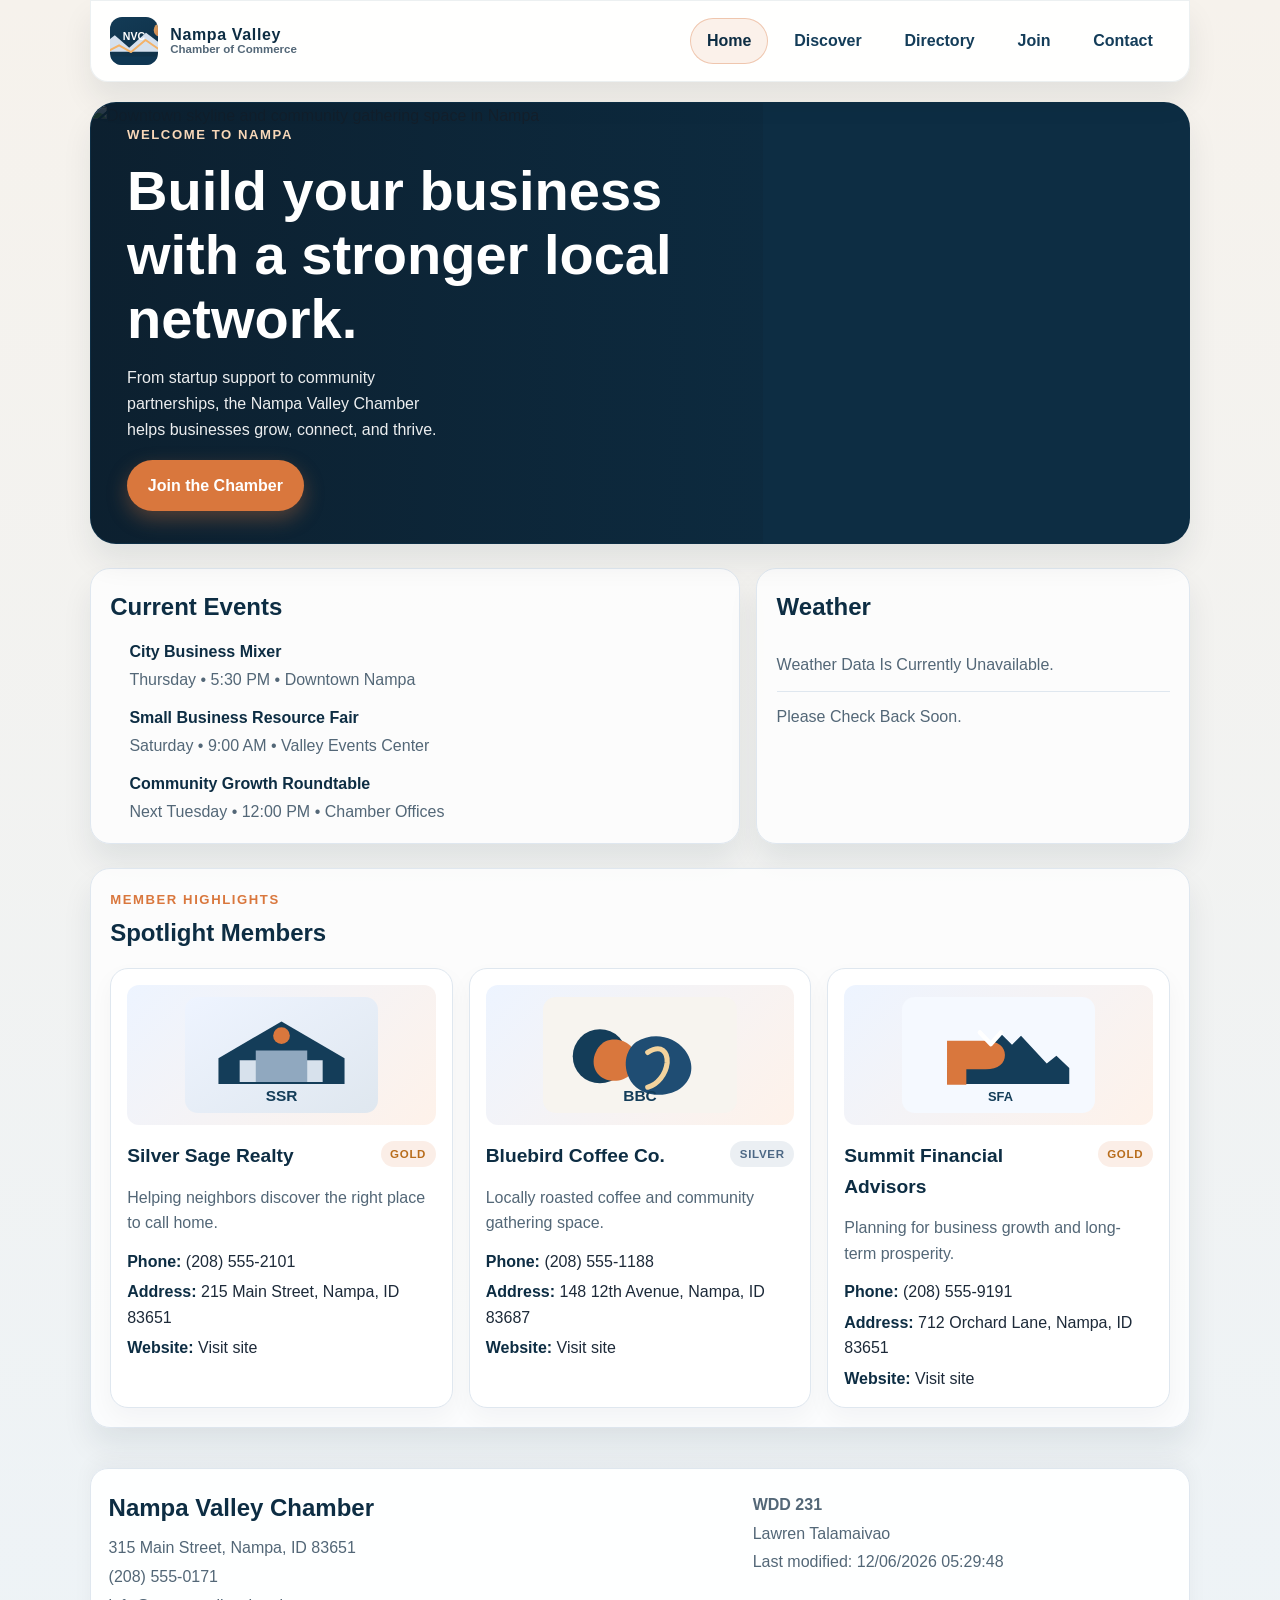
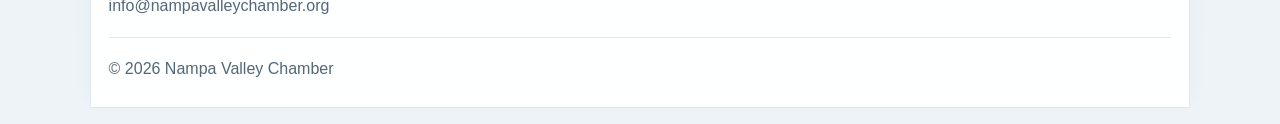
==== chamber/index.html @ 9ccfbae8 "Add chamber home page with weather and spotlight functionality." ====
<!DOCTYPE html>
<html lang="en">
  <head>
    <meta charset="UTF-8">
    <meta name="viewport" content="width=device-width, initial-scale=1.0">
    <meta
      name="description"
      content="Discover the Nampa Valley Chamber of Commerce and connect with local businesses, events, and members."
    >
    <meta name="author" content="Lawren Talamaivao">
    <meta property="og:title" content="Nampa Valley Chamber | Home">
    <meta
      property="og:description"
      content="Explore the Nampa Valley Chamber home page for events, local weather, and member spotlights."
    >
    <meta property="og:type" content="website">
    <meta
      property="og:image"
      content="https://lawrencode.github.io/wdd231/chamber/images/social-preview.svg"
    >
    <meta property="og:url" content="https://lawrencode.github.io/wdd231/chamber/index.html">
    <title>Nampa Valley Chamber | Home</title>
    <link rel="icon" type="image/svg+xml" href="images/favicon.svg">
    <link rel="preconnect" href="https://fonts.googleapis.com">
    <link rel="preconnect" href="https://fonts.gstatic.com" crossorigin>
    <link href="https://fonts.googleapis.com/css2?family=Open+Sans:wght@400;600;700;800&family=Playfair+Display:wght@600;700;800&display=swap" rel="stylesheet">
    <link rel="stylesheet" href="styles/normalize.css">
    <link rel="stylesheet" href="styles/small.css">
    <link rel="stylesheet" href="styles/large.css">
    <script src="scripts/home.js" defer></script>
  </head>
  <body>
    <header class="site-header">
      <div class="brand">
        <img src="images/favicon.svg" alt="Nampa Valley Chamber logo" class="brand-logo">
        <div class="brand-text">
          <span class="brand-name">Nampa Valley</span>
          <small class="brand-subtitle">Chamber of Commerce</small>
        </div>
      </div>

      <button
        class="nav-toggle"
        type="button"
        aria-expanded="false"
        aria-controls="primary-nav"
        aria-label="Toggle navigation"
      >
        <span></span>
        <span></span>
        <span></span>
      </button>

      <nav id="primary-nav" class="main-nav" aria-label="Main navigation">
        <a href="index.html" class="active">Home</a>
        <a href="#">Discover</a>
        <a href="directory.html">Directory</a>
        <a href="#">Join</a>
        <a href="#">Contact</a>
      </nav>
    </header>

    <main class="home-page">
      <section class="hero-section" aria-labelledby="hero-heading">
        <img
          class="hero-image"
          src="https://images.unsplash.com/photo-1517048676732-d65bc937f952?auto=format&fit=crop&w=1200&q=80"
          alt="Downtown skyline and community gathering space in Nampa"
        >
        <div class="hero-content">
          <p class="eyebrow">Welcome to Nampa</p>
          <h1 id="hero-heading">Build your business with a stronger local network.</h1>
          <p>
            From startup support to community partnerships, the Nampa Valley Chamber helps
            businesses grow, connect, and thrive.
          </p>
          <a class="cta-button" href="#">Join the Chamber</a>
        </div>
      </section>

      <section class="info-grid">
        <article class="panel current-events" aria-labelledby="events-heading">
          <h2 id="events-heading">Current Events</h2>
          <ul>
            <li>
              <strong>City Business Mixer</strong>
              <span>Thursday • 5:30 PM • Downtown Nampa</span>
            </li>
            <li>
              <strong>Small Business Resource Fair</strong>
              <span>Saturday • 9:00 AM • Valley Events Center</span>
            </li>
            <li>
              <strong>Community Growth Roundtable</strong>
              <span>Next Tuesday • 12:00 PM • Chamber Offices</span>
            </li>
          </ul>
        </article>

        <aside class="panel weather-panel" aria-live="polite">
          <h2>Weather</h2>
          <div id="weather-summary" class="weather-summary">
            <p>Loading weather...</p>
          </div>
          <div id="forecast" class="forecast" aria-label="Three day forecast"></div>
        </aside>
      </section>

      <section class="panel spotlight-panel" aria-labelledby="spotlights-heading">
        <div class="section-header">
          <p class="eyebrow">Member Highlights</p>
          <h2 id="spotlights-heading">Spotlight Members</h2>
        </div>
        <div id="spotlights" class="spotlight-grid"></div>
      </section>
    </main>

    <footer class="site-footer">
      <div class="footer-contact">
        <div>
          <h2>Nampa Valley Chamber</h2>
          <p>315 Main Street, Nampa, ID 83651</p>
          <p><a href="tel:2085550171">(208) 555-0171</a></p>
          <p><a href="mailto:info@nampavalleychamber.org">info@nampavalleychamber.org</a></p>
        </div>

        <div>
          <p><strong>WDD 231</strong></p>
          <p>Lawren Talamaivao</p>
          <p id="lastModified" class="last-modified">Last modified: --</p>
        </div>
      </div>

      <div class="footer-meta">
        <p>© <span id="currentYear"></span> Nampa Valley Chamber</p>
      </div>
    </footer>
  </body>
</html>
---- chamber/styles/small.css ----
:root {
  --bg: #f7f1ea;
  --surface: #ffffff;
  --surface-alt: #edf2f8;
  --primary: #143d59;
  --primary-dark: #0d2d43;
  --accent: #d9773d;
  --accent-soft: rgba(217, 119, 61, 0.12);
  --text: #1d2a39;
  --muted: #536777;
  --border: #dfe7ef;
  --shadow: 0 18px 30px rgba(19, 35, 50, 0.08);
  --success: #2b7a63;
  --warning: #b86d1c;
}

* {
  box-sizing: border-box;
}

html {
  font-size: 16px;
  scroll-behavior: smooth;
}

body {
  margin: 0;
  font-family: "Segoe UI", Tahoma, Geneva, Verdana, sans-serif;
  background: linear-gradient(180deg, #f6f2ec 0%, #edf3f7 100%);
  color: var(--text);
  line-height: 1.6;
}

img {
  display: block;
  max-width: 100%;
}

figure {
  margin: 0;
}

a {
  color: inherit;
  text-decoration: none;
}

button {
  font: inherit;
}

.site-header,
main,
.site-footer {
  width: min(1100px, calc(100% - 1.5rem));
  margin: 0 auto;
}

.site-header {
  position: sticky;
  top: 0;
  z-index: 20;
  display: flex;
  align-items: center;
  justify-content: space-between;
  gap: 1rem;
  margin-top: 0.75rem;
  padding: 0.85rem 1rem;
  background: rgba(255, 255, 255, 0.94);
  border: 1px solid rgba(20, 61, 89, 0.08);
  border-radius: 18px;
  box-shadow: var(--shadow);
}

.brand {
  display: flex;
  align-items: center;
  gap: 0.75rem;
  min-width: 0;
}

.brand-logo {
  width: 48px;
  height: 48px;
  border-radius: 12px;
  object-fit: cover;
  background: rgba(20, 61, 89, 0.08);
}

.brand-text {
  display: flex;
  flex-direction: column;
  line-height: 1.1;
}

.brand-name {
  font-size: 1rem;
  font-weight: 800;
  letter-spacing: 0.04em;
  color: var(--primary-dark);
}

.brand-subtitle {
  color: var(--muted);
  font-size: 0.72rem;
  font-weight: 600;
}

.nav-toggle {
  display: inline-flex;
  flex-direction: column;
  justify-content: center;
  gap: 0.28rem;
  width: 2.9rem;
  height: 2.6rem;
  border: 1px solid var(--border);
  border-radius: 10px;
  background: var(--surface-alt);
  cursor: pointer;
}

.nav-toggle span {
  display: block;
  width: 1.5rem;
  height: 2px;
  margin: 0 auto;
  background: var(--primary-dark);
  border-radius: 999px;
}

.main-nav {
  position: absolute;
  left: 0.75rem;
  right: 0.75rem;
  top: calc(100% + 0.45rem);
  display: none;
  flex-direction: column;
  gap: 0.4rem;
  padding: 0.9rem;
  background: rgba(255, 255, 255, 0.98);
  border: 1px solid var(--border);
  border-radius: 16px;
  box-shadow: var(--shadow);
}

.main-nav.open {
  display: flex;
}

.main-nav a {
  padding: 0.7rem 0.9rem;
  border-radius: 10px;
  color: var(--primary);
  font-weight: 700;
  transition: background-color 0.2s ease;
}

.main-nav a:hover,
.main-nav a:focus-visible,
.main-nav a.active {
  background: var(--accent-soft);
  color: var(--primary-dark);
}

main {
  padding: 1.25rem 0 2.5rem;
}

.page-intro {
  display: flex;
  flex-direction: column;
  gap: 1rem;
  align-items: flex-start;
  justify-content: space-between;
  margin-bottom: 1.25rem;
}

.eyebrow {
  margin-bottom: 0.35rem;
  color: var(--accent);
  font-size: 0.82rem;
  font-weight: 800;
  letter-spacing: 0.12em;
  text-transform: uppercase;
}

h1 {
  margin-bottom: 0;
  font-size: clamp(2.1rem, 4vw, 3rem);
  line-height: 1.15;
  color: var(--primary-dark);
}

.view-controls {
  display: inline-flex;
  gap: 0.55rem;
  flex-wrap: wrap;
}

.view-btn {
  border: 1px solid var(--border);
  background: var(--surface);
  color: var(--primary);
  border-radius: 999px;
  padding: 0.6rem 0.95rem;
  font-weight: 700;
  cursor: pointer;
  transition: all 0.2s ease;
}

.view-btn.active,
.view-btn:hover,
.view-btn:focus-visible {
  background: var(--primary);
  border-color: var(--primary);
  color: #fff;
}

.directory-panel {
  background: rgba(255, 255, 255, 0.7);
  border: 1px solid var(--border);
  border-radius: 22px;
  padding: 1rem;
  box-shadow: var(--shadow);
}

.member-grid,
.member-list {
  display: grid;
  gap: 1rem;
}

.member-card {
  display: flex;
  flex-direction: column;
  gap: 1rem;
  padding: 1rem;
  border: 1px solid var(--border);
  border-radius: 18px;
  background: var(--surface);
  box-shadow: 0 8px 20px rgba(19, 35, 50, 0.04);
  transition: transform 0.2s ease, box-shadow 0.2s ease;
}

.member-card:hover {
  transform: translateY(-2px);
  box-shadow: 0 18px 30px rgba(19, 35, 50, 0.08);
}

.member-logo {
  width: 100%;
  height: 180px;
  object-fit: cover;
  border-radius: 12px;
  background: linear-gradient(135deg, #edf4ff, #fef2ea);
}

.member-body {
  display: flex;
  flex-direction: column;
  gap: 0.85rem;
}

.member-header {
  display: flex;
  align-items: flex-start;
  justify-content: space-between;
  gap: 0.75rem;
}

.member-header h2 {
  margin: 0;
  font-size: 1.25rem;
  color: var(--primary-dark);
}

.membership-badge {
  display: inline-flex;
  align-items: center;
  justify-content: center;
  border-radius: 999px;
  padding: 0.25rem 0.6rem;
  font-size: 0.72rem;
  font-weight: 800;
  text-transform: uppercase;
  letter-spacing: 0.06em;
}

.membership-badge.level-1 {
  background: rgba(111, 126, 242, 0.12);
  color: #4257d8;
}

.membership-badge.level-2 {
  background: rgba(88, 120, 153, 0.12);
  color: #4d6885;
}

.membership-badge.level-3 {
  background: rgba(217, 119, 61, 0.12);
  color: var(--warning);
}

.member-tagline {
  margin: 0;
  color: var(--muted);
  font-size: 0.96rem;
}

.member-info {
  list-style: none;
  margin: 0;
  padding: 0;
  display: grid;
  gap: 0.25rem;
  color: var(--text);
  font-size: 0.95rem;
}

.member-info strong {
  color: var(--primary-dark);
}

.member-link {
  align-self: flex-start;
  display: inline-flex;
  align-items: center;
  justify-content: center;
  padding: 0.55rem 0.85rem;
  border-radius: 999px;
  background: rgba(20, 61, 89, 0.08);
  color: var(--primary-dark);
  font-weight: 700;
}

.member-list .member-card {
  flex-direction: row;
  align-items: center;
}

.member-list .member-logo {
  display: none;
}

.member-list .member-body {
  width: 100%;
}

.site-footer {
  margin-bottom: 1rem;
  padding: 1.2rem 1.1rem 1.4rem;
  background: rgba(255, 255, 255, 0.97);
  border: 1px solid var(--border);
  border-radius: 18px 18px 0 0;
  box-shadow: 0 -8px 20px rgba(19, 35, 50, 0.04);
}

.footer-contact {
  display: grid;
  gap: 1rem;
}

.footer-contact h2 {
  margin-bottom: 0.5rem;
  color: var(--primary-dark);
}

.footer-contact p,
.footer-meta p {
  margin: 0.2rem 0;
  color: var(--muted);
}

.footer-meta {
  margin-top: 1rem;
  padding-top: 0.9rem;
  border-top: 1px solid var(--border);
}

.last-modified {
  color: var(--muted);
}

.home-page {
  display: grid;
  gap: 1.5rem;
}

.hero-section {
  position: relative;
  overflow: hidden;
  border-radius: 26px;
  border: 1px solid rgba(20, 61, 89, 0.08);
  box-shadow: var(--shadow);
  background: var(--primary-dark);
}

.hero-image {
  width: 100%;
  height: clamp(260px, 46vw, 440px);
  object-fit: cover;
  filter: saturate(0.9) brightness(0.8);
}

.hero-content {
  position: absolute;
  inset: 0;
  display: flex;
  flex-direction: column;
  justify-content: flex-end;
  gap: 0.85rem;
  max-width: min(90%, 34rem);
  padding: 1.25rem;
  background: linear-gradient(90deg, rgba(12, 29, 43, 0.82), rgba(12, 29, 43, 0.18));
}

.hero-content .eyebrow {
  margin: 0;
  color: #f7d7b8;
}

.hero-content h1 {
  color: #fff;
  font-size: clamp(2.2rem, 5vw, 3.5rem);
  max-width: 20ch;
}

.hero-content p {
  margin: 0;
  max-width: 36ch;
  color: rgba(255, 255, 255, 0.92);
}

.cta-button {
  align-self: flex-start;
  display: inline-flex;
  align-items: center;
  justify-content: center;
  margin-top: 0.25rem;
  padding: 0.8rem 1.3rem;
  border-radius: 999px;
  background: var(--accent);
  color: #fff;
  font-weight: 800;
  box-shadow: 0 8px 20px rgba(217, 119, 61, 0.34);
}

.info-grid {
  display: grid;
  gap: 1rem;
}

.panel {
  padding: 1.2rem;
  background: rgba(255, 255, 255, 0.78);
  border: 1px solid var(--border);
  border-radius: 20px;
  box-shadow: var(--shadow);
}

.panel h2 {
  margin: 0 0 0.8rem;
  color: var(--primary-dark);
  font-size: 1.5rem;
}

.current-events ul {
  margin: 0;
  padding-left: 1.2rem;
  display: grid;
  gap: 0.8rem;
  color: var(--text);
}

.current-events li {
  display: grid;
  gap: 0.12rem;
}

.current-events strong {
  color: var(--primary-dark);
}

.current-events span {
  color: var(--muted);
}

.weather-panel {
  display: flex;
  flex-direction: column;
  gap: 0.8rem;
}

.weather-summary {
  display: grid;
  gap: 0.7rem;
  padding-bottom: 0.8rem;
  border-bottom: 1px solid var(--border);
}

.weather-main {
  display: flex;
  align-items: center;
  justify-content: space-between;
  gap: 0.8rem;
}

.weather-label {
  margin: 0 0 0.25rem;
  color: var(--muted);
  font-size: 0.82rem;
  text-transform: uppercase;
  letter-spacing: 0.08em;
}

.weather-temp {
  font-size: clamp(2rem, 5vw, 2.8rem);
  color: var(--primary-dark);
  line-height: 1;
}

.weather-icon {
  width: 64px;
  height: 64px;
}

.weather-description,
.weather-error {
  margin: 0;
  color: var(--muted);
  text-transform: capitalize;
}

.forecast {
  display: grid;
  gap: 0.6rem;
}

.forecast-item {
  display: flex;
  align-items: center;
  justify-content: space-between;
  gap: 1rem;
  padding: 0.65rem 0.8rem;
  border-radius: 12px;
  background: var(--surface-alt);
  color: var(--primary-dark);
  font-weight: 700;
}

.section-header {
  margin-bottom: 1rem;
}

.section-header .eyebrow {
  margin: 0 0 0.25rem;
}

.section-header h2 {
  margin: 0;
  color: var(--primary-dark);
}

.spotlight-grid {
  display: grid;
  gap: 1rem;
}

.spotlight-card {
  display: flex;
  flex-direction: column;
  gap: 1rem;
  padding: 1rem;
  border: 1px solid var(--border);
  border-radius: 18px;
  background: var(--surface);
  box-shadow: 0 10px 24px rgba(19, 35, 50, 0.04);
}

.spotlight-logo {
  width: 100%;
  height: 140px;
  object-fit: contain;
  padding: 0.75rem;
  border-radius: 12px;
  background: linear-gradient(135deg, #edf4ff, #fef2ea);
}

.spotlight-body {
  display: grid;
  gap: 0.8rem;
}

.spotlight-header {
  display: flex;
  align-items: flex-start;
  justify-content: space-between;
  gap: 0.75rem;
}

.spotlight-header h3 {
  margin: 0;
  font-size: 1.2rem;
  color: var(--primary-dark);
}

.spotlight-tagline {
  margin: 0;
  color: var(--muted);
}

.spotlight-info {
  list-style: none;
  margin: 0;
  padding: 0;
  display: grid;
  gap: 0.3rem;
  color: var(--text);
}

.spotlight-info strong {
  color: var(--primary-dark);
}

@media (min-width: 700px) {
  .site-header {
    margin-top: 0;
    padding: 1rem 1.2rem;
    border-radius: 0 0 18px 18px;
  }

  .nav-toggle {
    display: none;
  }

  .main-nav {
    position: static;
    display: flex;
    flex-direction: row;
    align-items: center;
    gap: 0.55rem;
    background: transparent;
    border: none;
    box-shadow: none;
    padding: 0;
    width: auto;
  }

  .main-nav a {
    padding: 0.6rem 1rem;
    border: 1px solid transparent;
    border-radius: 999px;
    font-weight: 700;
  }

  .main-nav a:hover,
  .main-nav a:focus-visible,
  .main-nav a.active {
    background: rgba(217, 119, 61, 0.1);
    border-color: rgba(217, 119, 61, 0.35);
  }

  .page-intro {
    flex-direction: row;
    align-items: end;
  }

  .member-grid {
    grid-template-columns: repeat(2, minmax(0, 1fr));
  }

  .member-list {
    grid-template-columns: 1fr;
  }

  .member-list .member-card {
    flex-direction: row;
    align-items: flex-start;
  }

  .footer-contact {
    grid-template-columns: 1.5fr 1fr;
    align-items: start;
  }

  .hero-content {
    padding: 2rem 2.25rem;
  }

  .info-grid {
    grid-template-columns: 1.5fr 1fr;
  }

  .spotlight-grid {
    grid-template-columns: repeat(3, minmax(0, 1fr));
  }
}

@media (min-width: 1000px) {
  .hero-content {
    max-width: 42rem;
  }
}
---- chamber/styles/large.css ----
@media (min-width: 700px) {
  .site-header {
    margin-top: 0;
    padding: 1rem 1.2rem;
    border-radius: 0 0 18px 18px;
  }

  .nav-toggle {
    display: none;
  }

  .main-nav {
    position: static;
    display: flex;
    flex-direction: row;
    align-items: center;
    gap: 0.55rem;
    background: transparent;
    border: none;
    box-shadow: none;
    padding: 0;
    width: auto;
  }

  .main-nav a {
    padding: 0.6rem 1rem;
    border: 1px solid transparent;
    border-radius: 999px;
    font-weight: 700;
  }

  .main-nav a:hover,
  .main-nav a:focus-visible,
  .main-nav a.active {
    background: rgba(217, 119, 61, 0.1);
    border-color: rgba(217, 119, 61, 0.35);
  }

  .page-intro {
    flex-direction: row;
    align-items: end;
  }

  .member-grid {
    grid-template-columns: repeat(2, minmax(0, 1fr));
  }

  .member-list {
    grid-template-columns: 1fr;
  }

  .member-list .member-card {
    flex-direction: row;
    align-items: flex-start;
  }

  .footer-contact {
    grid-template-columns: 1.5fr 1fr;
    align-items: start;
  }
}
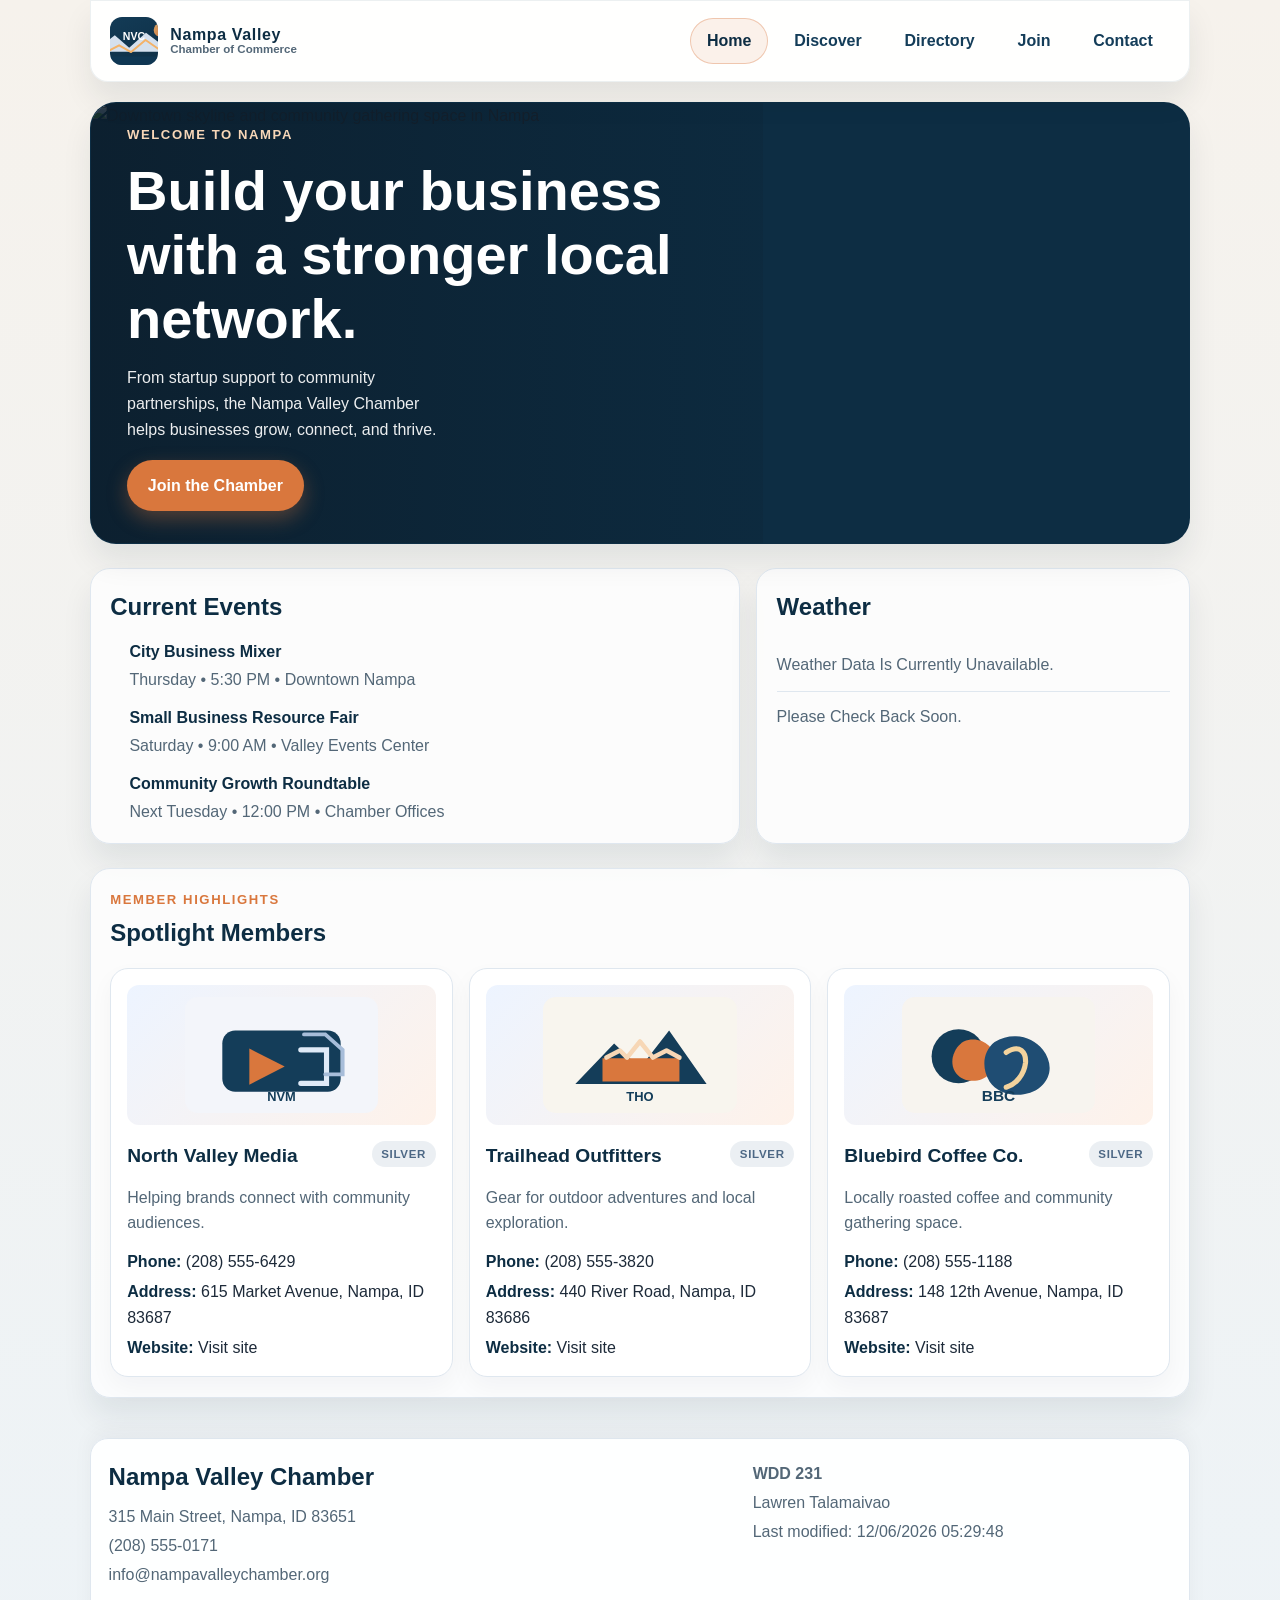
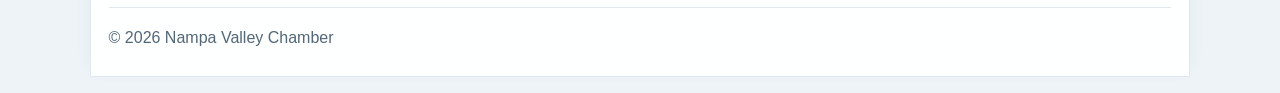
==== commit c90d467b: "Improve the home page social metadata to satisfy the audit's recommended og:title and og:description" ====
--- a/chamber/index.html
+++ b/chamber/index.html
@@ -8,10 +8,10 @@
       content="Discover the Nampa Valley Chamber of Commerce and connect with local businesses, events, and members."
     >
     <meta name="author" content="Lawren Talamaivao">
-    <meta property="og:title" content="Nampa Valley Chamber | Home">
+    <meta property="og:title" content="Nampa Valley Chamber home page for local business growth">
     <meta
       property="og:description"
-      content="Explore the Nampa Valley Chamber home page for events, local weather, and member spotlights."
+      content="Explore the Nampa Valley Chamber home page for local business strategies, events, and member connections."
     >
     <meta property="og:type" content="website">
     <meta
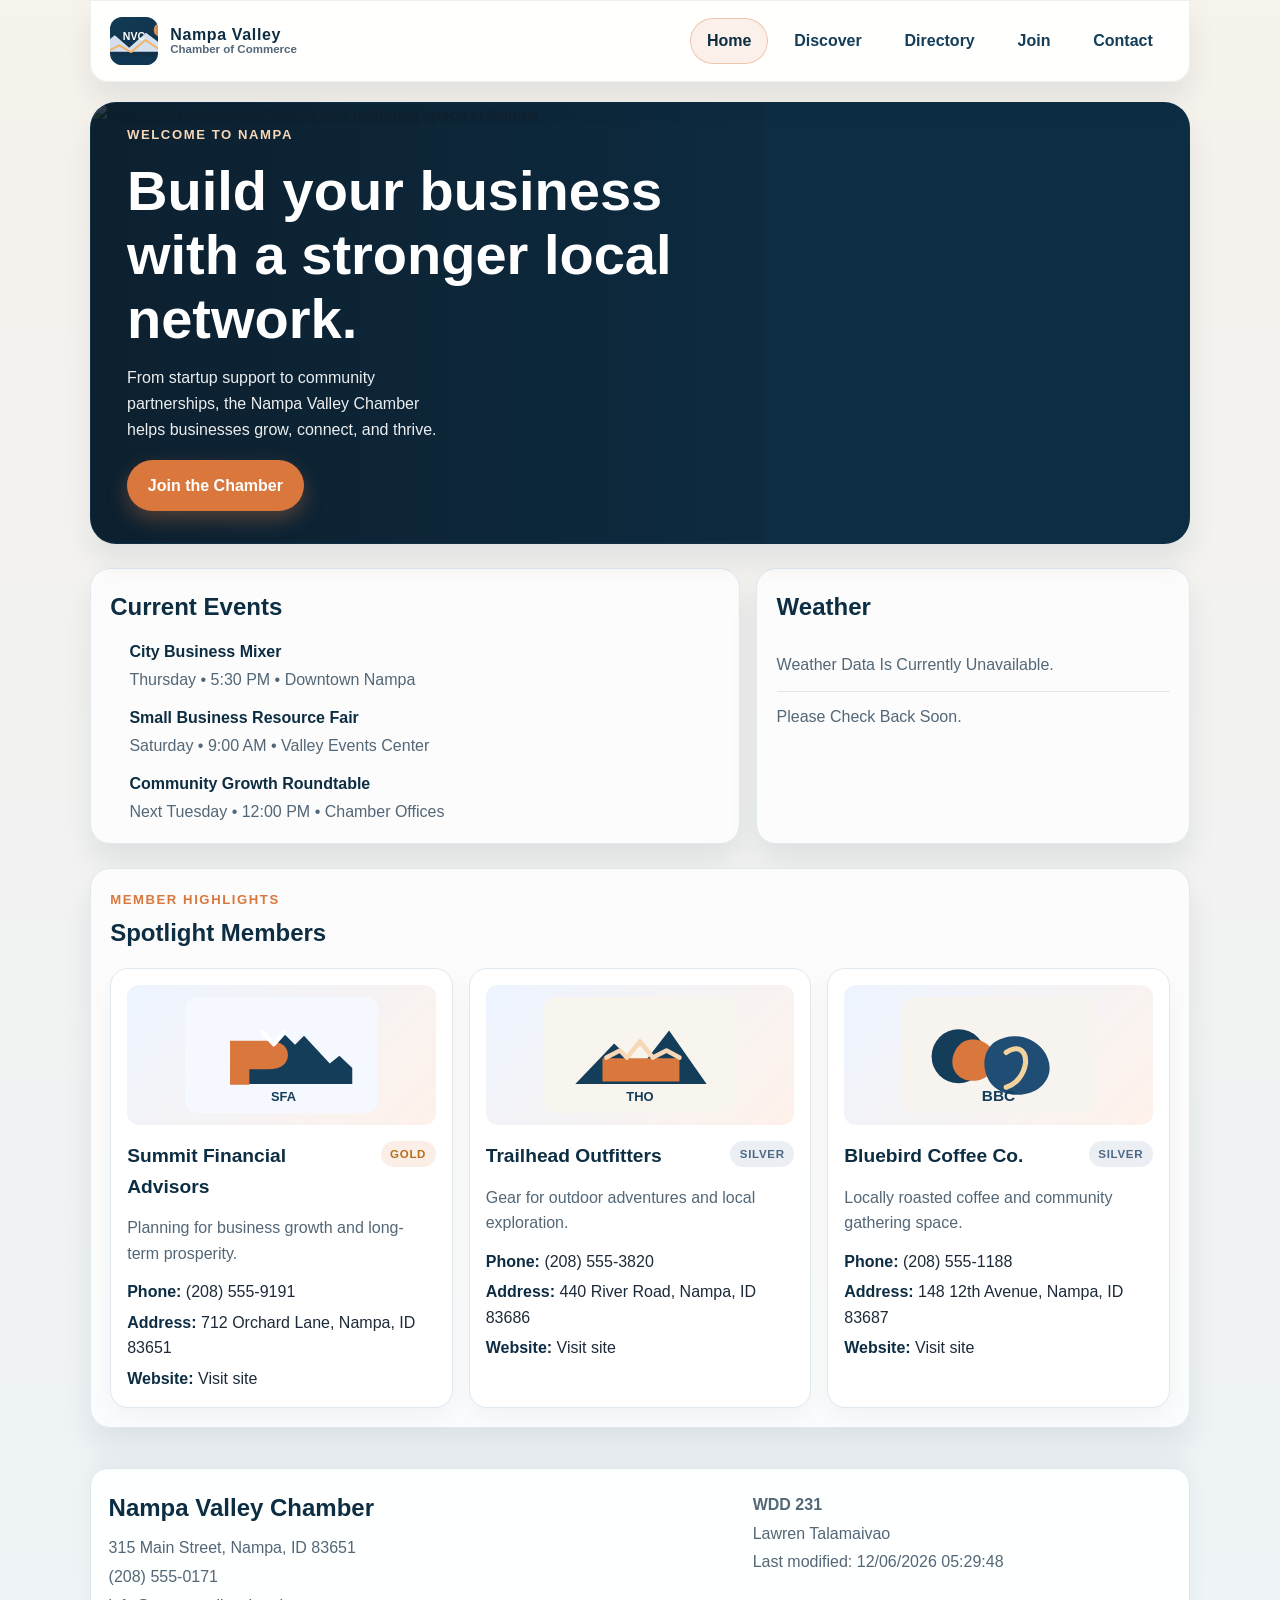
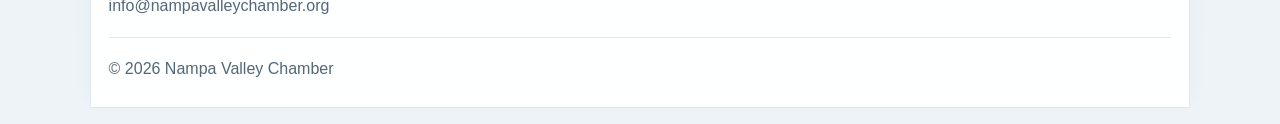
==== commit 7c0b5dd5: "Fix the remaining HTML validation issues by removing the invalid div aria-label and converting the s" ====
--- a/chamber/index.html
+++ b/chamber/index.html
@@ -78,7 +78,7 @@
         </div>
       </section>
 
-      <section class="info-grid">
+      <div class="info-grid">
         <article class="panel current-events" aria-labelledby="events-heading">
           <h2 id="events-heading">Current Events</h2>
           <ul>
@@ -102,9 +102,9 @@
           <div id="weather-summary" class="weather-summary">
             <p>Loading weather...</p>
           </div>
-          <div id="forecast" class="forecast" aria-label="Three day forecast"></div>
+          <div id="forecast" class="forecast"></div>
         </aside>
-      </section>
+      </div>
 
       <section class="panel spotlight-panel" aria-labelledby="spotlights-heading">
         <div class="section-header">
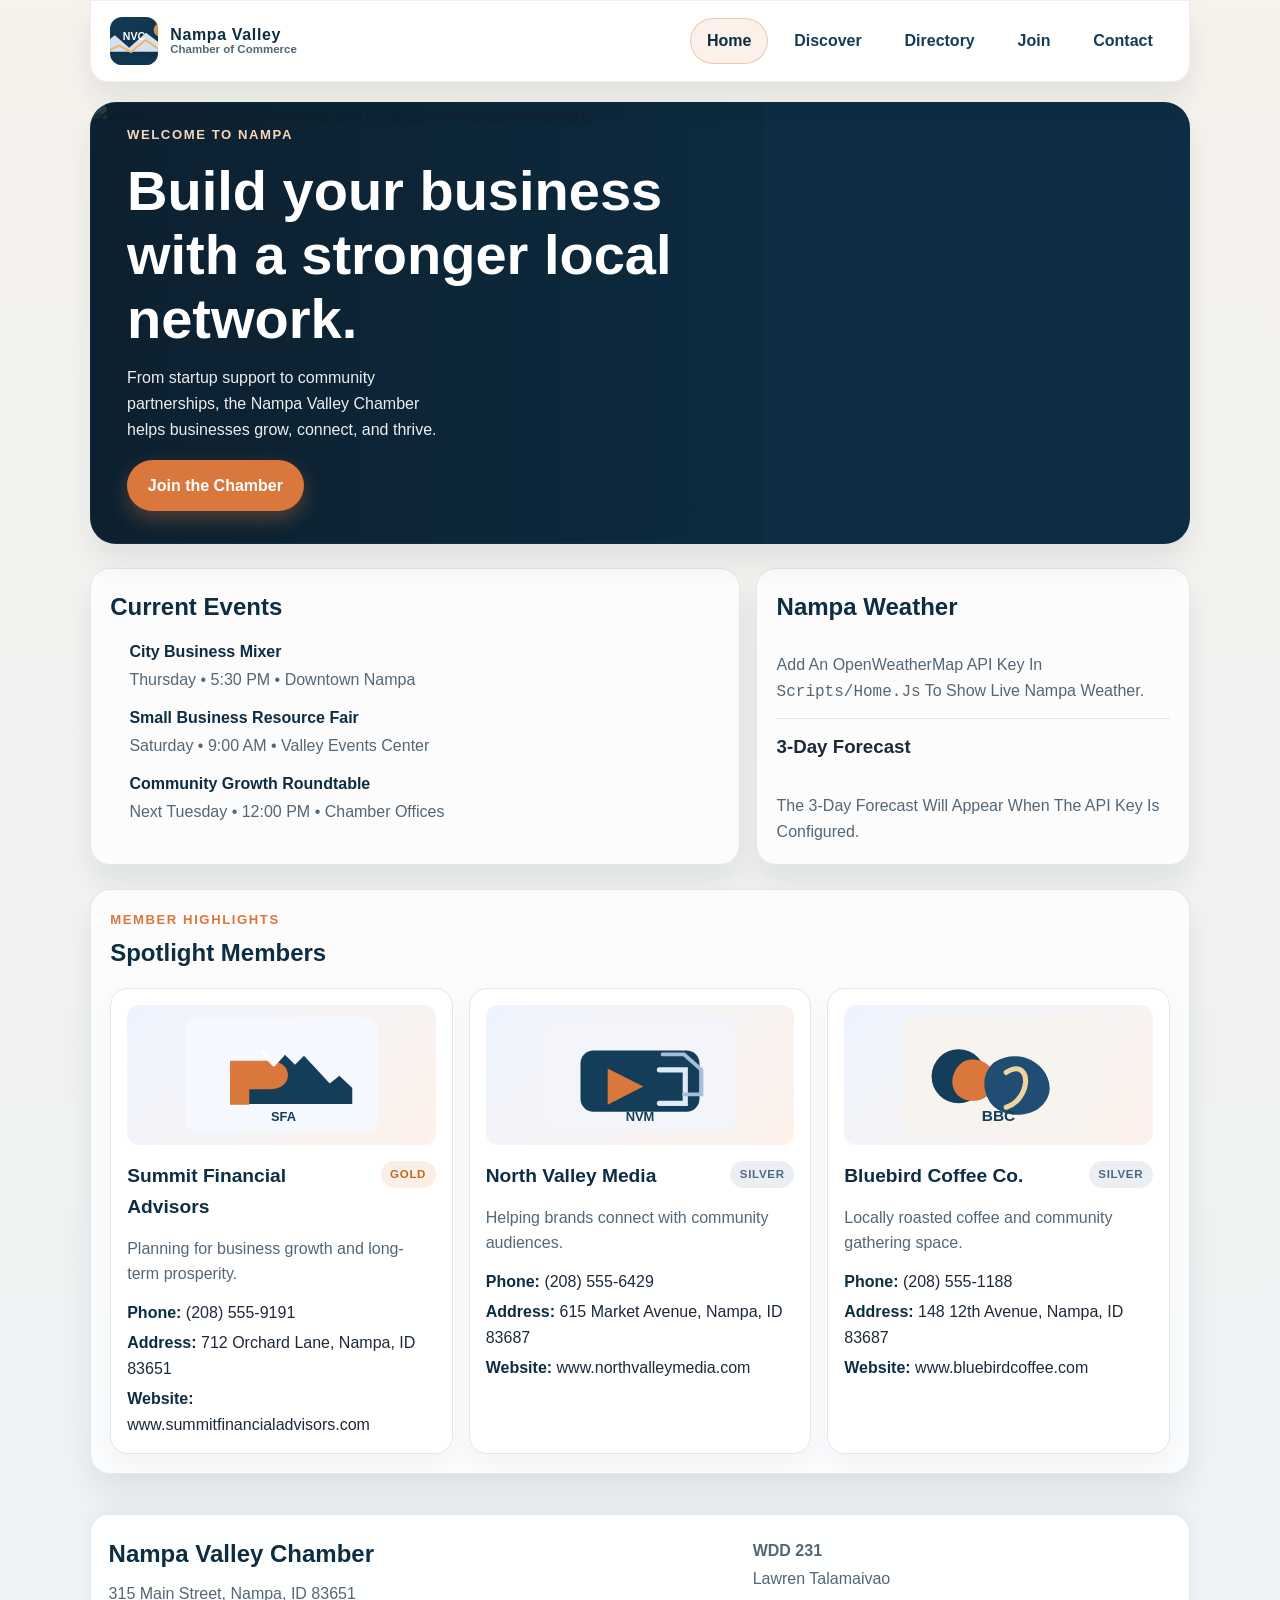
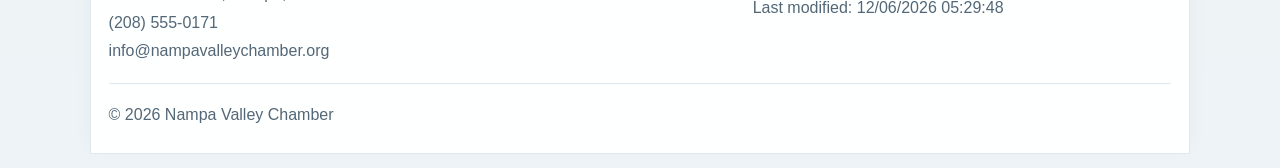
==== commit bd9746d5: "Improve chamber home page and live content handling" ====
--- a/chamber/index.html
+++ b/chamber/index.html
@@ -52,11 +52,11 @@
       </button>
 
       <nav id="primary-nav" class="main-nav" aria-label="Main navigation">
-        <a href="index.html" class="active">Home</a>
-        <a href="#">Discover</a>
+        <a href="index.html" class="active" aria-current="page">Home</a>
+        <a href="discover.html">Discover</a>
         <a href="directory.html">Directory</a>
-        <a href="#">Join</a>
-        <a href="#">Contact</a>
+        <a href="join.html">Join</a>
+        <a href="mailto:info@nampavalleychamber.org">Contact</a>
       </nav>
     </header>
 
@@ -64,8 +64,9 @@
       <section class="hero-section" aria-labelledby="hero-heading">
         <img
           class="hero-image"
-          src="https://images.unsplash.com/photo-1517048676732-d65bc937f952?auto=format&fit=crop&w=1200&q=80"
-          alt="Downtown skyline and community gathering space in Nampa"
+          src="https://images.unsplash.com/photo-1517048676732-d65bc937f952?auto=format&fit=crop&w=1600&q=80"
+          alt="Local business owners meeting and building community connections"
+          fetchpriority="high"
         >
         <div class="hero-content">
           <p class="eyebrow">Welcome to Nampa</p>
@@ -74,7 +75,7 @@
             From startup support to community partnerships, the Nampa Valley Chamber helps
             businesses grow, connect, and thrive.
           </p>
-          <a class="cta-button" href="#">Join the Chamber</a>
+          <a class="cta-button" href="join.html">Join the Chamber</a>
         </div>
       </section>
 
@@ -97,12 +98,15 @@
           </ul>
         </article>
 
-        <aside class="panel weather-panel" aria-live="polite">
-          <h2>Weather</h2>
+        <aside class="panel weather-panel" aria-labelledby="weather-heading" aria-live="polite">
+          <h2 id="weather-heading">Nampa Weather</h2>
           <div id="weather-summary" class="weather-summary">
-            <p>Loading weather...</p>
+            <p>Loading current weather…</p>
           </div>
-          <div id="forecast" class="forecast"></div>
+          <h3 class="forecast-heading">3-Day Forecast</h3>
+          <div id="forecast" class="forecast">
+            <p>Forecast loading…</p>
+          </div>
         </aside>
       </div>
 
@@ -111,7 +115,9 @@
           <p class="eyebrow">Member Highlights</p>
           <h2 id="spotlights-heading">Spotlight Members</h2>
         </div>
-        <div id="spotlights" class="spotlight-grid"></div>
+        <div id="spotlights" class="spotlight-grid" aria-live="polite">
+          <p>Loading member spotlights…</p>
+        </div>
       </section>
     </main>
 
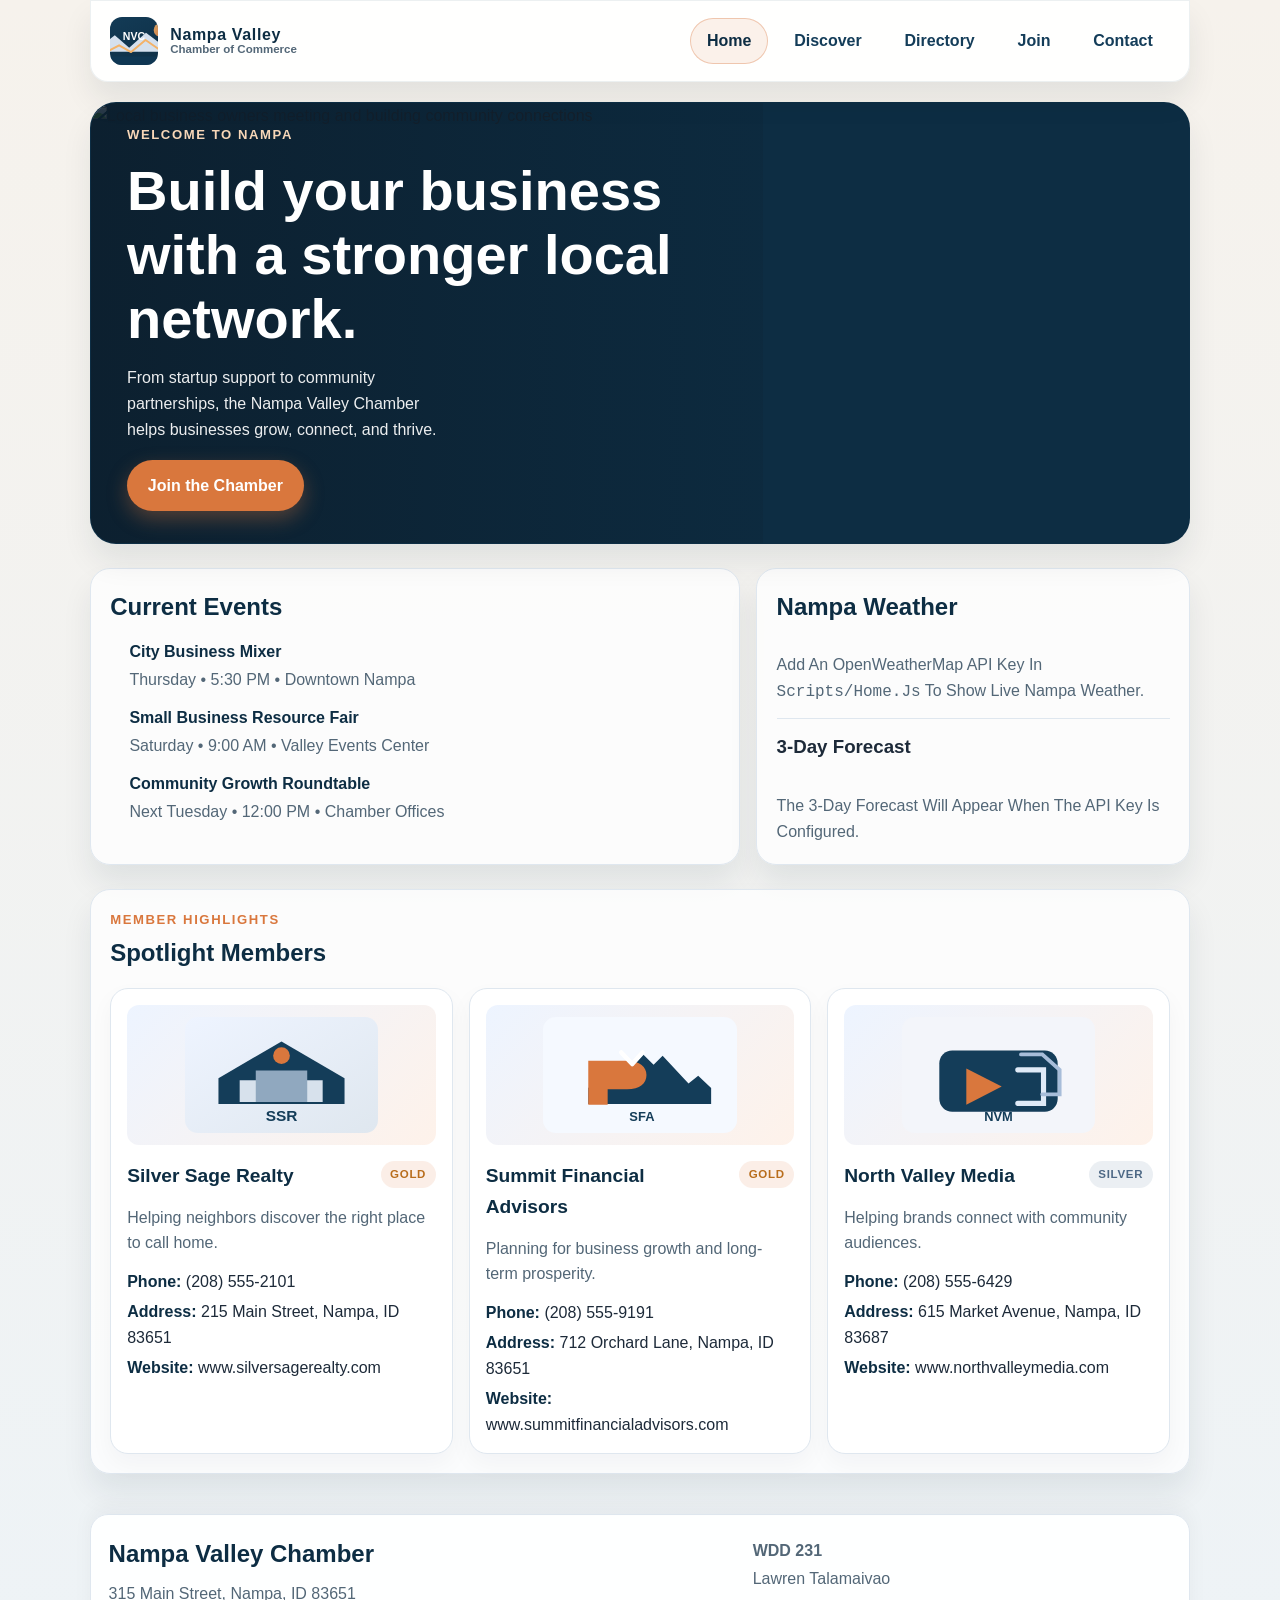
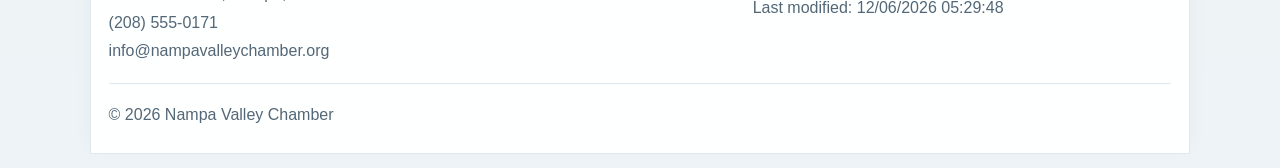
==== commit 1c6deaca: "Fix chamber homepage social preview image dimensions" ====
--- a/chamber/index.html
+++ b/chamber/index.html
@@ -16,14 +16,14 @@
     <meta property="og:type" content="website">
     <meta
       property="og:image"
-      content="https://lawrencode.github.io/wdd231/chamber/images/social-preview.svg"
+      content="https://images.unsplash.com/photo-1517048676732-d65bc937f952?auto=format&amp;fit=crop&amp;w=1200&amp;h=630&amp;q=80"
     >
     <meta property="og:url" content="https://lawrencode.github.io/wdd231/chamber/index.html">
     <title>Nampa Valley Chamber | Home</title>
     <link rel="icon" type="image/svg+xml" href="images/favicon.svg">
     <link rel="preconnect" href="https://fonts.googleapis.com">
     <link rel="preconnect" href="https://fonts.gstatic.com" crossorigin>
-    <link href="https://fonts.googleapis.com/css2?family=Open+Sans:wght@400;600;700;800&family=Playfair+Display:wght@600;700;800&display=swap" rel="stylesheet">
+    <link href="https://fonts.googleapis.com/css2?family=Open+Sans:wght@400;600;700;800&amp;family=Playfair+Display:wght@600;700;800&amp;display=swap" rel="stylesheet">
     <link rel="stylesheet" href="styles/normalize.css">
     <link rel="stylesheet" href="styles/small.css">
     <link rel="stylesheet" href="styles/large.css">
@@ -64,7 +64,7 @@
       <section class="hero-section" aria-labelledby="hero-heading">
         <img
           class="hero-image"
-          src="https://images.unsplash.com/photo-1517048676732-d65bc937f952?auto=format&fit=crop&w=1600&q=80"
+          src="https://images.unsplash.com/photo-1517048676732-d65bc937f952?auto=format&amp;fit=crop&amp;w=1600&amp;q=80"
           alt="Local business owners meeting and building community connections"
           fetchpriority="high"
         >
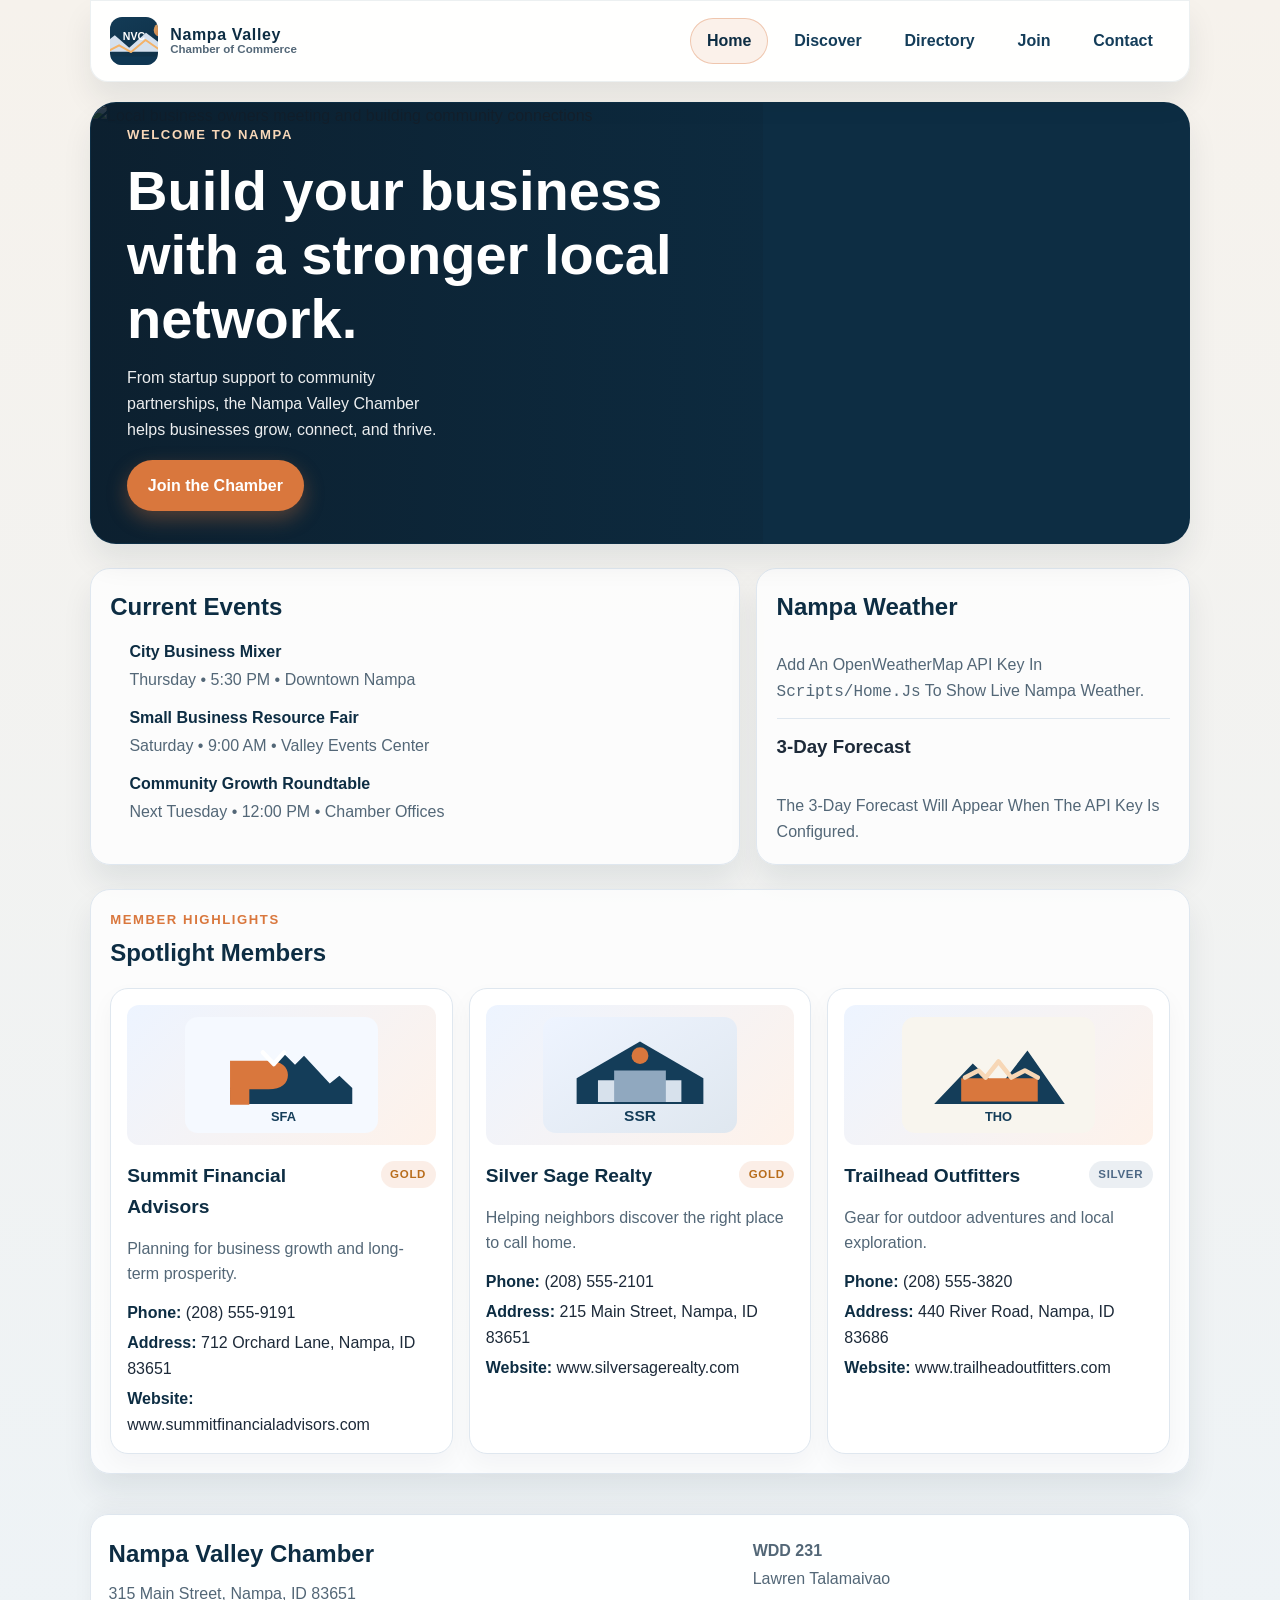
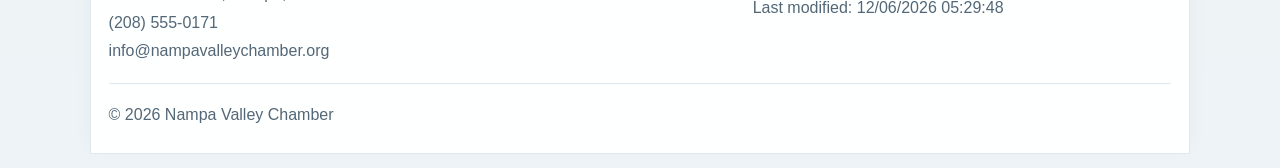
==== commit 781f81f4: "Use same-site social preview image for chamber home page" ====
--- a/chamber/index.html
+++ b/chamber/index.html
@@ -16,7 +16,7 @@
     <meta property="og:type" content="website">
     <meta
       property="og:image"
-      content="https://images.unsplash.com/photo-1517048676732-d65bc937f952?auto=format&amp;fit=crop&amp;w=1200&amp;h=630&amp;q=80"
+      content="https://lawrencode.github.io/wdd231/chamber/images/social-preview.svg"
     >
     <meta property="og:url" content="https://lawrencode.github.io/wdd231/chamber/index.html">
     <title>Nampa Valley Chamber | Home</title>
